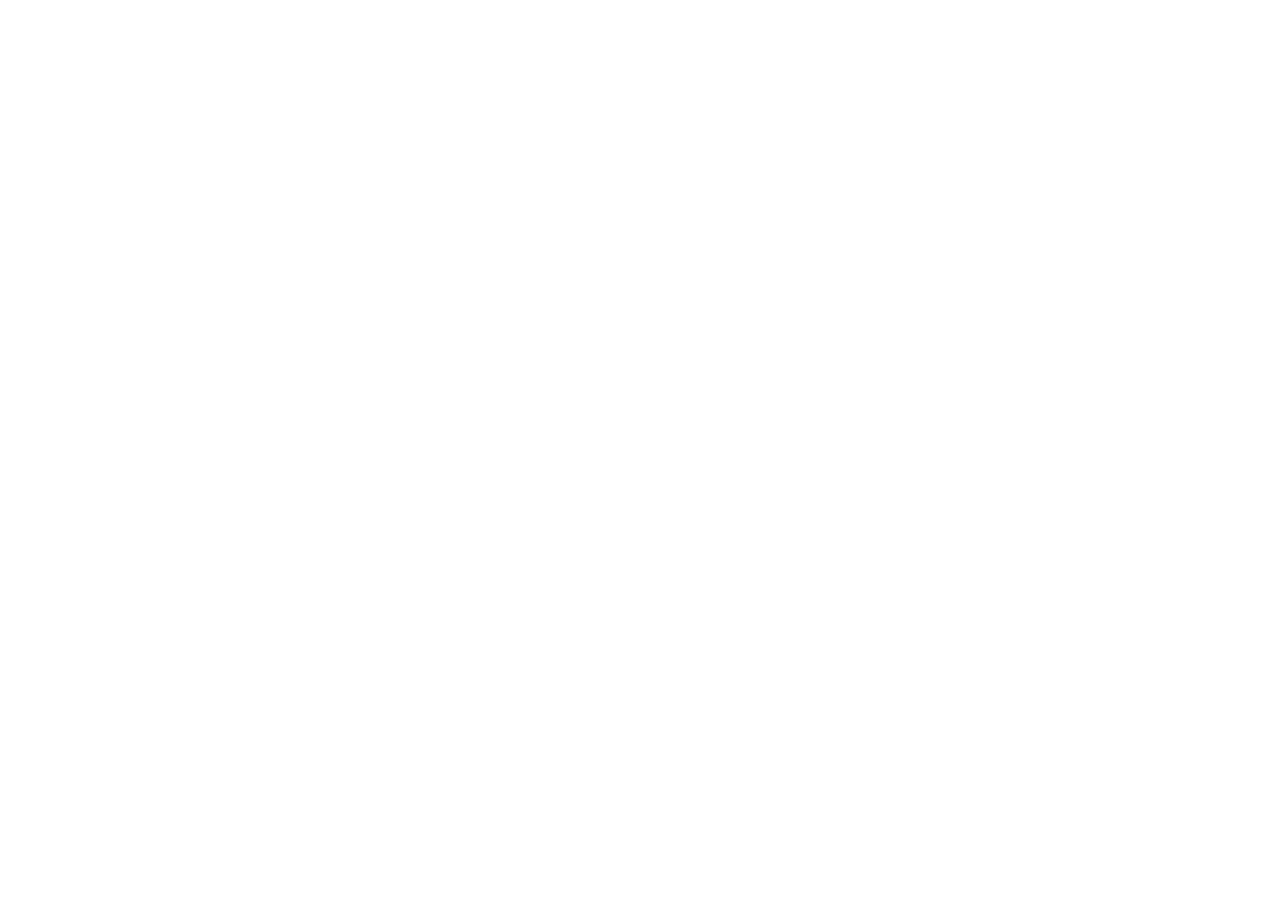
==== index.html @ be8f4bb3 "First step" ====
<!DOCTYPE HTML>
<html class="no-js" lang="en-US">
    <head>
        <meta charset="utf-8">
        <meta http-equiv="x-ua-compatible" content="ie=edge">
        <title>Title</title>
        <meta name="description" content="">
        <meta name="viewport" content="width=device-width, initial-scale=1">
		<link rel="shortcut icon" type="image/x-icon" href="assets/images/favicon.ico" />

		<!-- Stylesheet -->
		<!-- Animate css -->
		<link rel="stylesheet" type="text/css" href="assets/css/animate.css" media="all" />
		<!-- Owl Carousel css -->
		<link rel="stylesheet" type="text/css" href="assets/css/owl.theme.default.min.css" media="all" />
		<link rel="stylesheet" type="text/css" href="assets/css/owl.carousel.min.css" media="all" />
		<!-- Fontawesome CSS -->
        <link rel="stylesheet" href="assets/css/font-awesome.min.css">
		<!-- Bootstrap CSS -->
        <link rel="stylesheet" href="assets/css/bootstrap.min.css">
		<!-- normalize -->
        <link rel="stylesheet" href="assets/css/normalize.css">
		<!-- Main Stylesheet -->
        <link rel="stylesheet" href="assets/css/style.css">
        <!-- responsive -->
        <link rel="stylesheet" href="assets/css/responsive.css">
    </head>
    <body>
        <!--[if lte IE 9]>
            <p class="browserupgrade">You are using an <strong>outdated</strong> browser. Please <a href="https://browsehappy.com/">upgrade your browser</a> to improve your experience and security.</p>
        <![endif]-->
		
		
		


		
		
		
		<!-- Js Files -->
		<!-- modernizr -->
        <script src="assets/js/vendor/modernizr-3.5.0.min.js"></script>
		<!-- jQuery -->
        <script src="assets/js/vendor/jquery-3.2.1.min.js"></script>
		<!-- Bootstrap Popper -->
        <script src="assets/js/popper.js"></script>
		<!-- Bootstrap -->
        <script src="assets/js/bootstrap.min.js"></script>
		<!-- Owl Carousel JS -->
        <script src="assets/js/owl.carousel.min.js"></script>
		<!-- Custom Scripts -->
        <script src="assets/js/main.js"></script>

    </body>
</html>
---- assets/css/style.css ----
/*===============================================
Default css
===============================================*/
body{
	margin:0;
	padding:0;
}

h1,h2,h3,h4,h5,h6,p{
	margin:0;
	padding:0;
}
ul{
	margin: 0;
	padding:0;
	list-style: none;
}
a{
	margin:0;
	text-decoration: none;
}
a:hover{
	text-decoration:none;
}
.pt-10{
	margin-top:10px;
}
.pt-20{
	margin-top:20px;
}
.pt-30{
	margin-top:30px;
}
.pt-40{
	margin-top:40px;
}
.pt-50{
	margin-top:50px;
}
.pt-60{
	margin-top:60px;
}
.pt-70{
	margin-top:70px;
}
.pt-80{
	margin-top:80px;
}
.pt-90{
	margin-top:90px;
}
.pt-100{
	margin-top:100px;
}
.pb-10{
	margin-bottom: 10px;
}
.pb-20{
	margin-bottom: 20px;
}

.pb-30{
	margin-bottom: 30px;
}

.pb-40{
	margin-bottom: 40px;
}
.pb-50{
	margin-bottom: 50px;
}
.pb-60{
	margin-bottom: 60px;
}
.pb-70{
	margin-bottom: 70px;
}
.pb-80{
	margin-bottom: 80px;
}
.pb-90{
	margin-bottom: 90px;
}
.pb-100{
	margin-bottom: 100px;
}

.section_padding{
	padding: 100px 0;
}
.section_heading{
	text-align: center;
}
.section_heading h2{
	position: relative;
}
.section_heading h2:after{
	position: absolute;
	content: "";
}
.section_heading h2:before{
	position: absolute;
	content: "";
}
.section_heading p{
}


/*=================================================================
				Start Main css
=================================================================*/
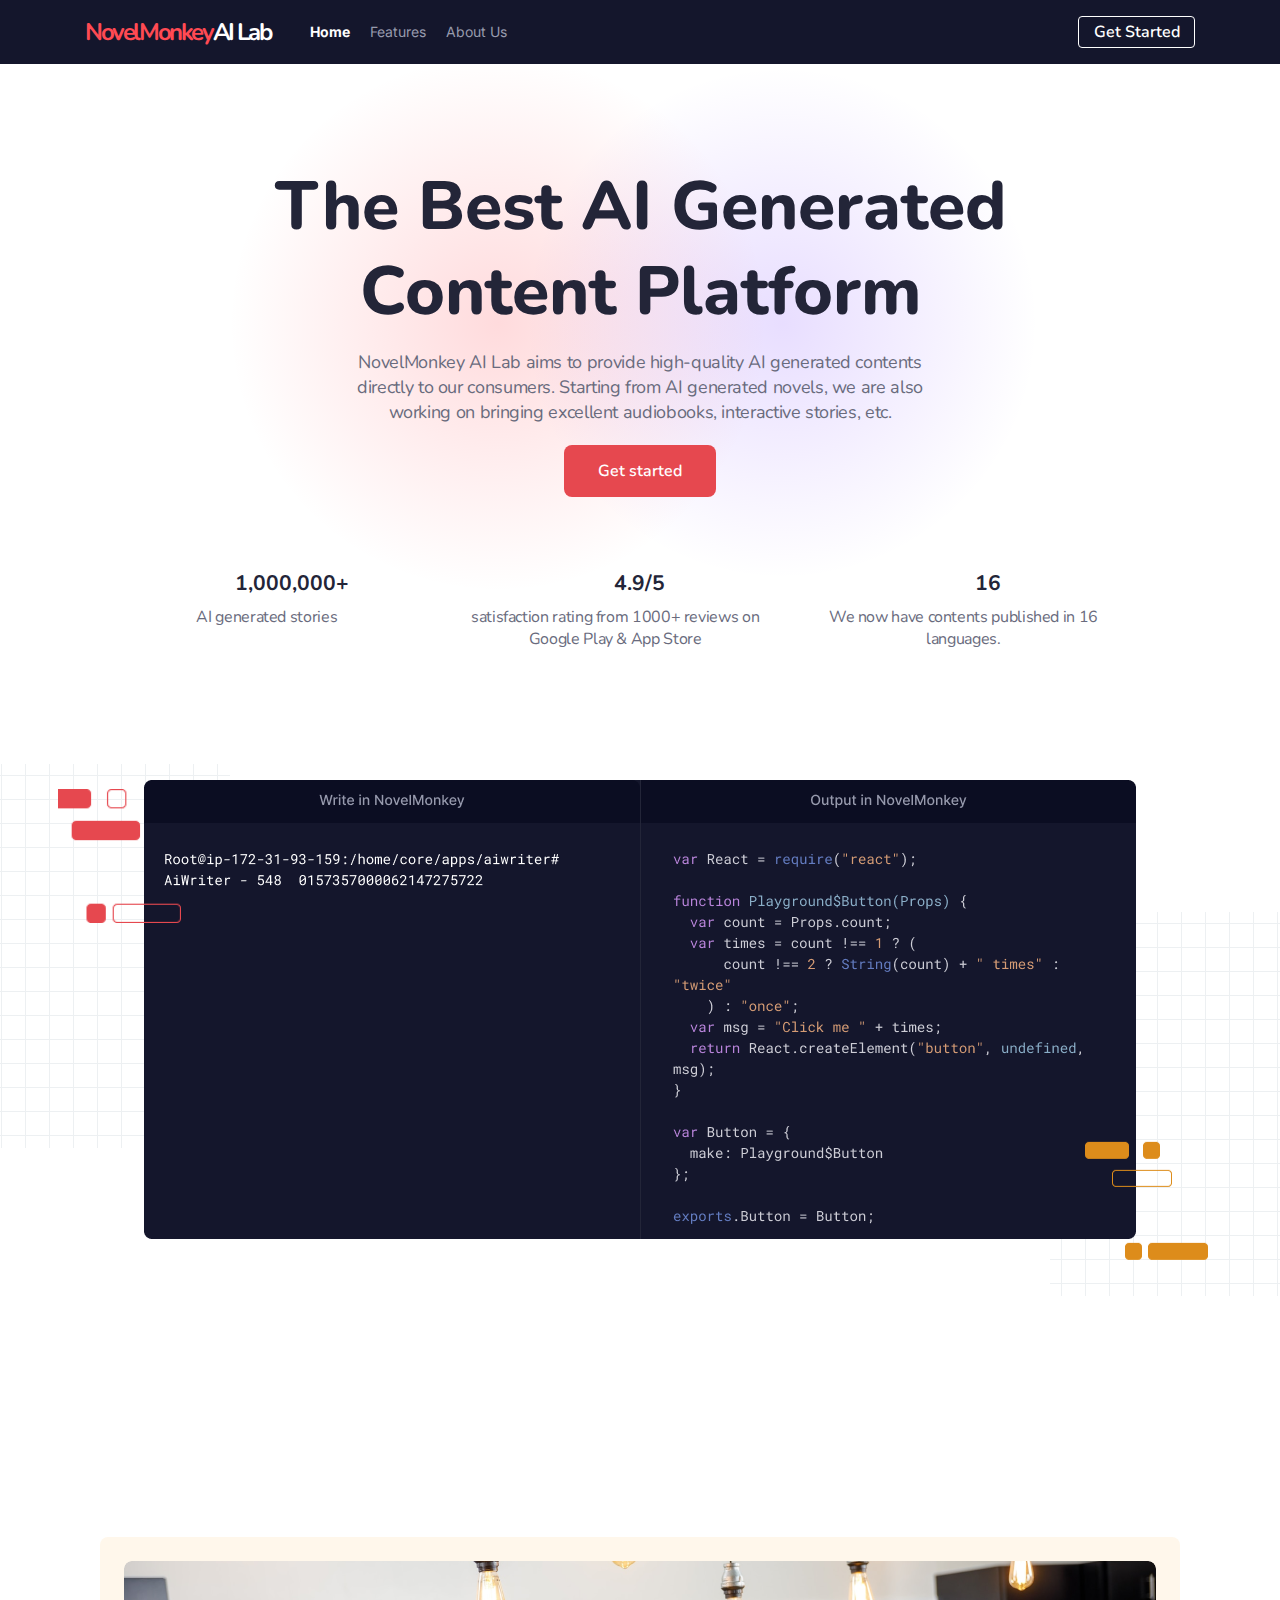
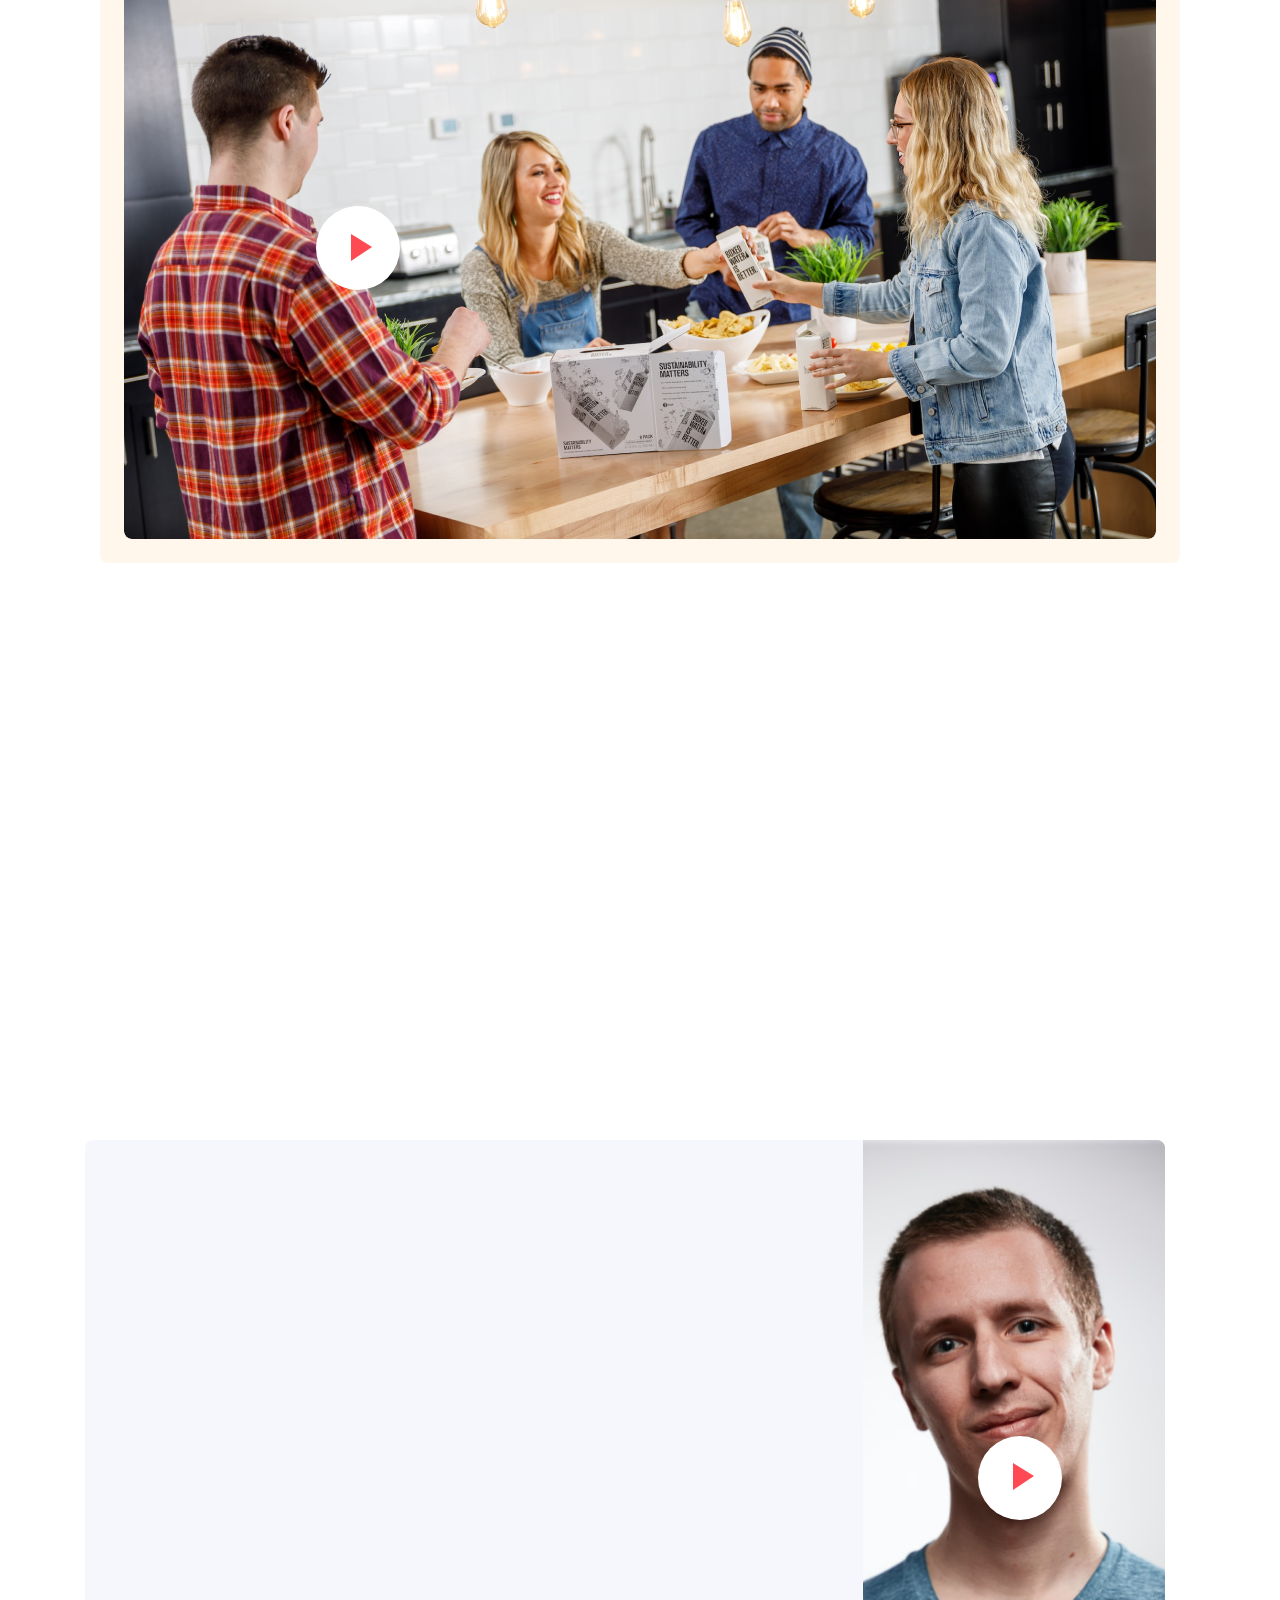
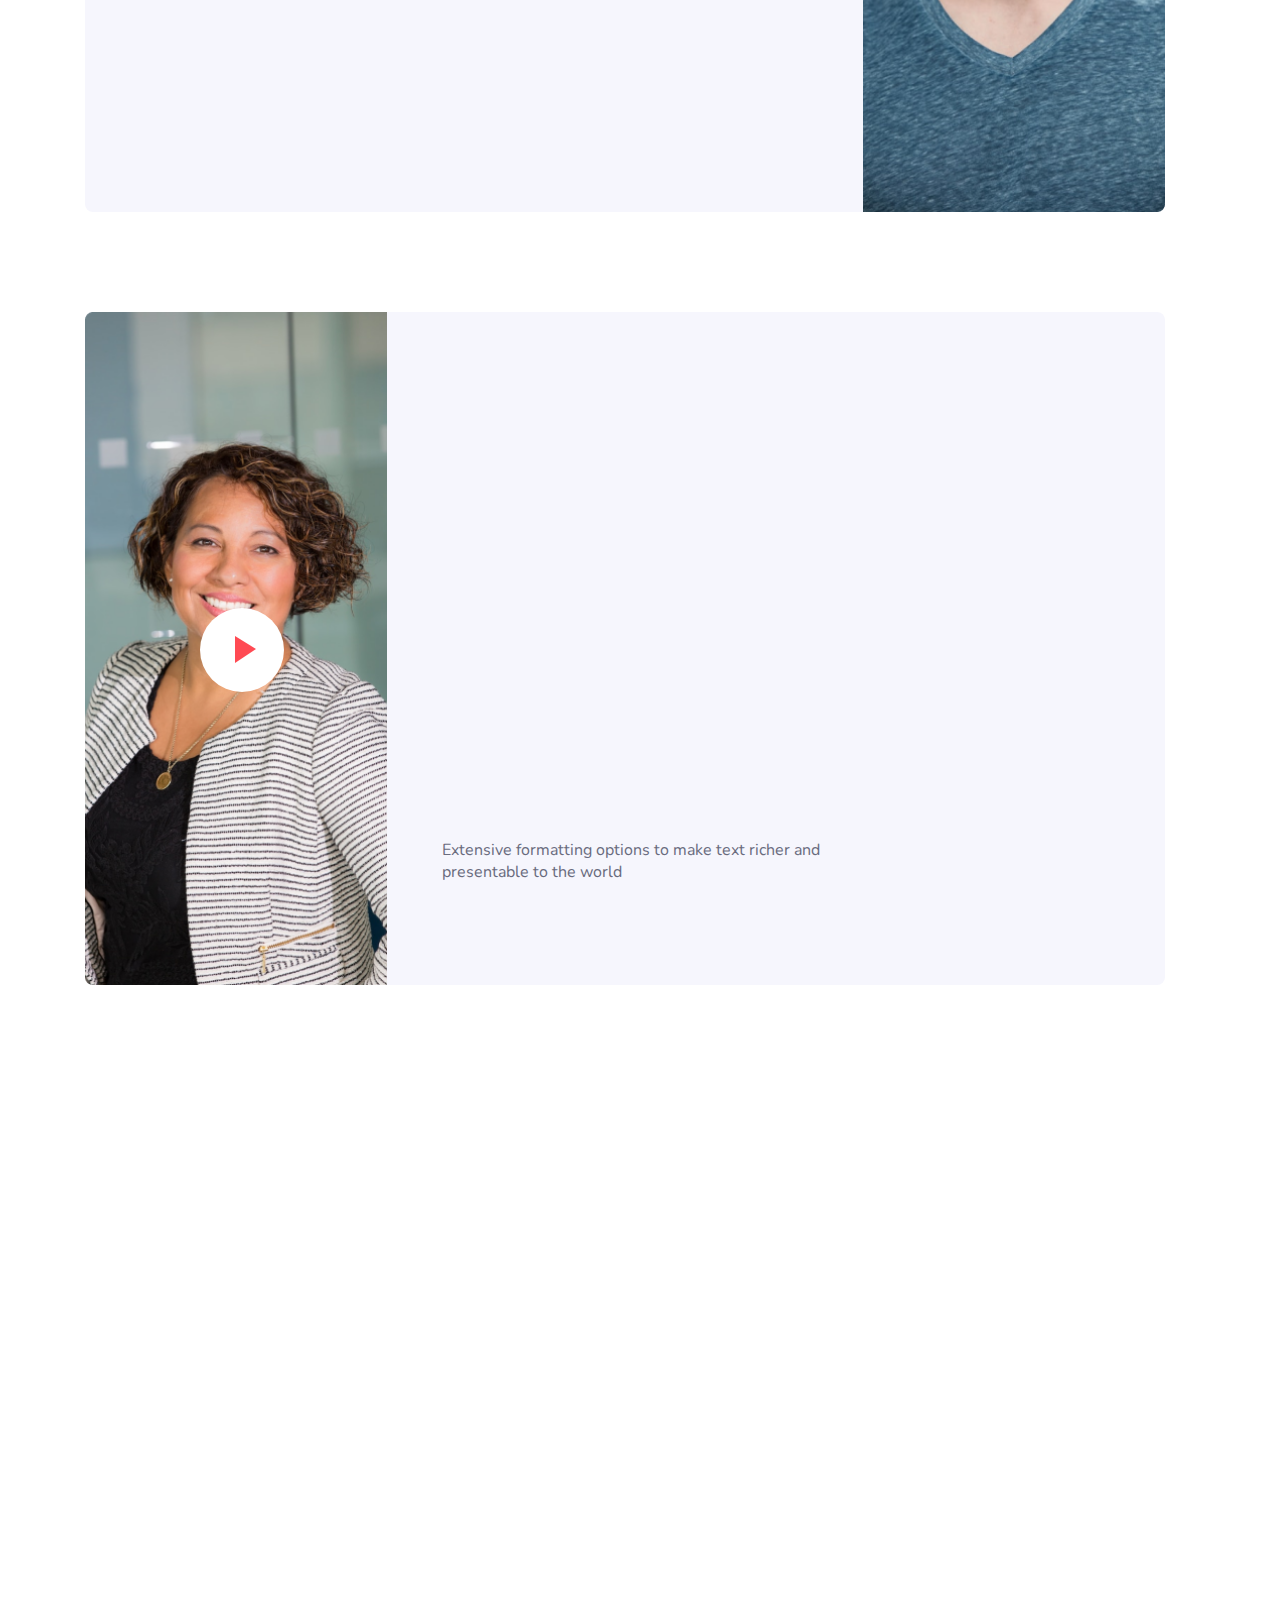
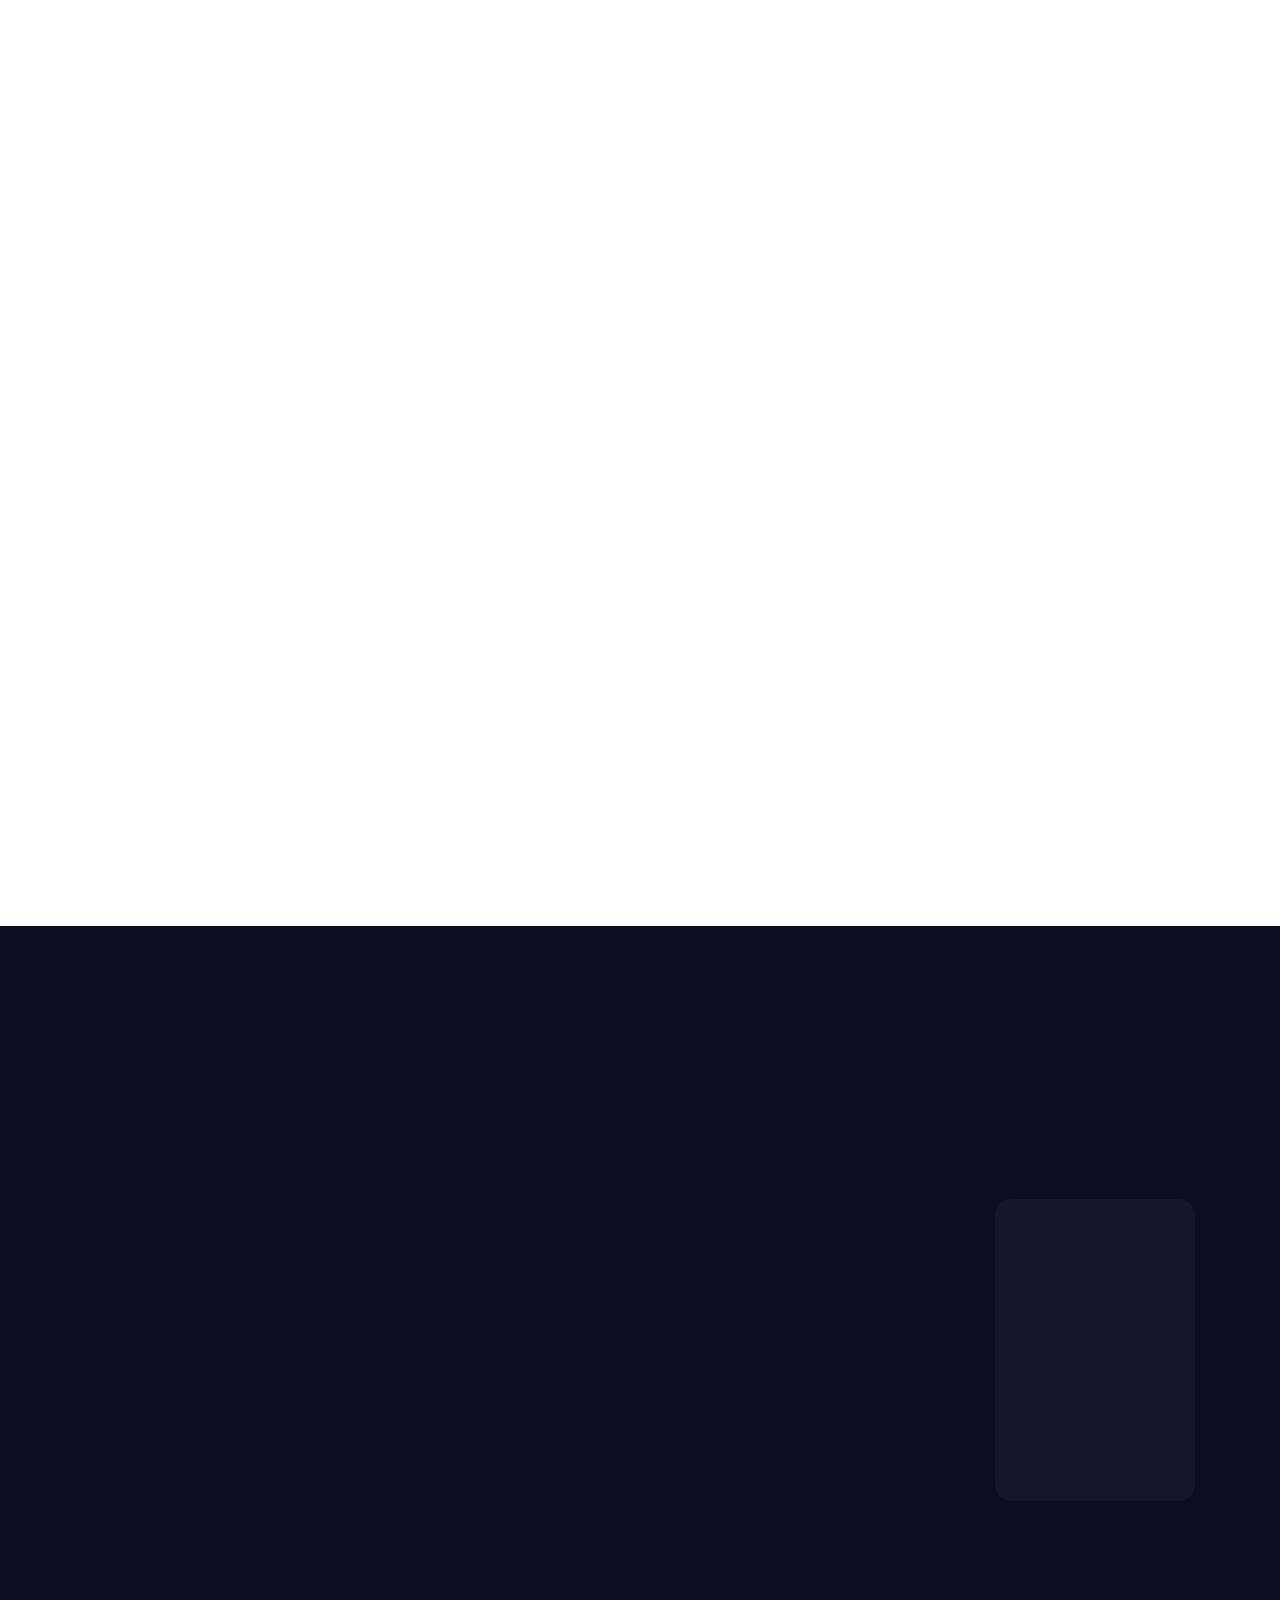
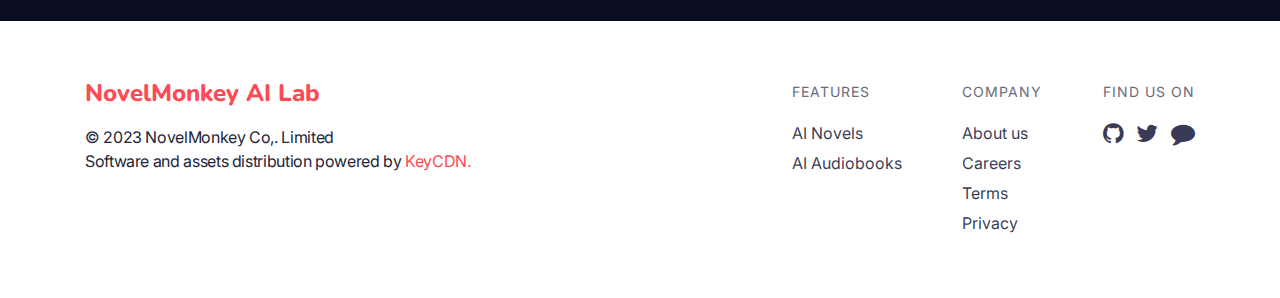
==== commit 5fec0bb6: "Finsih responsive" ====
--- a/index.html
+++ b/index.html
@@ -1,55 +1,634 @@
 <!DOCTYPE HTML>
 <html class="no-js" lang="en-US">
-    <head>
-        <meta charset="utf-8">
-        <meta http-equiv="x-ua-compatible" content="ie=edge">
-        <title>Title</title>
-        <meta name="description" content="">
-        <meta name="viewport" content="width=device-width, initial-scale=1">
-		<link rel="shortcut icon" type="image/x-icon" href="assets/images/favicon.ico" />
-
-		<!-- Stylesheet -->
-		<!-- Animate css -->
-		<link rel="stylesheet" type="text/css" href="assets/css/animate.css" media="all" />
-		<!-- Owl Carousel css -->
-		<link rel="stylesheet" type="text/css" href="assets/css/owl.theme.default.min.css" media="all" />
-		<link rel="stylesheet" type="text/css" href="assets/css/owl.carousel.min.css" media="all" />
-		<!-- Fontawesome CSS -->
-        <link rel="stylesheet" href="assets/css/font-awesome.min.css">
-		<!-- Bootstrap CSS -->
-        <link rel="stylesheet" href="assets/css/bootstrap.min.css">
-		<!-- normalize -->
-        <link rel="stylesheet" href="assets/css/normalize.css">
-		<!-- Main Stylesheet -->
-        <link rel="stylesheet" href="assets/css/style.css">
-        <!-- responsive -->
-        <link rel="stylesheet" href="assets/css/responsive.css">
-    </head>
-    <body>
-        <!--[if lte IE 9]>
-            <p class="browserupgrade">You are using an <strong>outdated</strong> browser. Please <a href="https://browsehappy.com/">upgrade your browser</a> to improve your experience and security.</p>
-        <![endif]-->
-		
-		
-		
-
-
-		
-		
-		
-		<!-- Js Files -->
-		<!-- modernizr -->
-        <script src="assets/js/vendor/modernizr-3.5.0.min.js"></script>
-		<!-- jQuery -->
-        <script src="assets/js/vendor/jquery-3.2.1.min.js"></script>
-		<!-- Bootstrap Popper -->
-        <script src="assets/js/popper.js"></script>
-		<!-- Bootstrap -->
-        <script src="assets/js/bootstrap.min.js"></script>
-		<!-- Owl Carousel JS -->
-        <script src="assets/js/owl.carousel.min.js"></script>
-		<!-- Custom Scripts -->
-        <script src="assets/js/main.js"></script>
-
-    </body>
-</html>
+
+<head>
+    <meta charset="utf-8">
+    <meta http-equiv="x-ua-compatible" content="ie=edge">
+    <title>Novelmoneky ai lab- Home</title>
+    <meta name="description" content="">
+    <meta name="viewport" content="width=device-width, initial-scale=1">
+    <link rel="shortcut icon" type="image/x-icon" href="assets/images/favicon.ico" />
+
+    <!-- Stylesheet -->
+    <!-- Animate css -->
+    <link rel="stylesheet" type="text/css" href="assets/css/animate.css" media="all" />
+    <!-- Owl Carousel css -->
+    <link rel="stylesheet" type="text/css" href="assets/css/owl.theme.default.min.css" media="all" />
+    <link rel="stylesheet" type="text/css" href="assets/css/owl.carousel.min.css" media="all" />
+    <!-- Google fonts  -->
+    <link href="https://fonts.googleapis.com/css2?family=Nunito:wght@300;400;500;600;700;800;900&display=swap"
+        rel="stylesheet">
+    <link href="https://fonts.googleapis.com/css2?family=Inter:wght@300;400;500;600;700;900&display=swap"
+        rel="stylesheet">
+    <!-- Fontawesome CSS -->
+    <link rel="stylesheet" href="assets/css/font-awesome.min.css">
+    <!-- Bootstrap CSS -->
+    <link rel="stylesheet" href="assets/css/bootstrap.min.css">
+    <!-- normalize -->
+    <link rel="stylesheet" href="assets/css/normalize.css">
+     <!-- Aos css  -->
+     <link rel="stylesheet" href="assets/css/aos.css">
+    <!-- Main Stylesheet -->
+    <link rel="stylesheet" href="assets/css/style.css">
+    <!-- responsive -->
+    <link rel="stylesheet" href="assets/css/responsive.css">
+</head>
+
+<body>
+
+    <!-- Novel Monkey FUll page design start  -->
+    <header class="header-area sticky-top">
+        <div class="container">
+            <div class="row">
+                <div class="col-xl-12">
+                    <div class="header_content">
+                        <div class="header_left">
+                            <div class="header_logo">
+                                <a href="#">NovelMonkey<span>AI Lab</span></a>
+                            </div>
+                            <div class="header_menu">
+                                <ul>
+                                    <li><a class="active" href="#">Home</a></li>
+                                    <li><a href="#">Features</a></li>
+                                    <li><a href="#">About Us</a></li>
+                                    <li><a href="#">Get Started</a></li>
+                                </ul>
+                            </div>
+                        </div>
+                        <div class="header_right">
+                            <a href="#">Get Started</a>
+                            <div class="mobile_btn">
+                                <span></span>
+                                <span></span>
+                                <span></span>
+                            </div>
+                        </div>
+                    </div>
+                </div>
+            </div>
+        </div>
+    </header>
+
+    <section class="hero_section_design section_padding">
+        <div class="container">
+            <div class="row">
+                <div class="col-xl-12">
+                    <div class="hero_content" data-aos="fade-up">
+                        <h1>The Best AI Generated Content Platform</h1>
+                        <p>NovelMonkey AI Lab aims to provide high-quality AI generated contents directly to our
+                            consumers. Starting from AI generated novels, we are also working on bringing excellent
+                            audiobooks, interactive stories, etc.</p>
+                        <a href="#">Get started</a>
+
+                        <!-- hero_position  -->
+                        <div class="hero_postion hero_position_1"></div>
+                        <div class="hero_postion hero_position_2"></div>
+                    </div>
+                    <div class="details_counting">
+                        <div class="single_details li_p" data-aos="fade-up">
+                            <h4>1,000,000+</h4>
+                            <p>AI generated stories</p>
+                        </div>
+                        <div class="single_details li_p" data-aos="fade-up">
+                            <h4>4.9/5</h4>
+                            <p>satisfaction rating from 1000+ reviews on Google Play & App Store</p>
+                        </div>
+                        <div class="single_details li_p" data-aos="fade-up">
+                            <h4>16</h4>
+                            <p>We now have contents published in 16 languages.</p>
+                        </div>
+                    </div>
+
+                    <!-- code_editor area  -->
+                    <div class="code_editor_area">
+                        <img src="assets/images/div.relative.png" alt="Image" data-aos="fade-up">
+                        <div class="position_image illu illu_left">
+                            <img src="assets/images/illu_left.png.png" alt="">
+                        </div>
+                        <div class="position_image illu illu_right">
+                            <img src="assets/images/illu_right.png.png" alt="">
+                        </div>
+                        <div class="position_image grid grid_left">
+                            <img src="assets/images/grid.svg.png" alt="">
+                        </div>
+                        <div class="position_image grid grid_right">
+                            <img src="assets/images/grid.svg.png" alt="">
+                        </div>
+                    </div>
+                </div>
+            </div>
+        </div>
+    </section>
+
+    <section class="who_are_we_area section_padding">
+        <div class="container">
+            <div class="row">
+                <div class="col-xl-12">
+                    <div class="section_title" data-aos="fade-up">
+                        <h2>Who are we?</h2>
+                    </div>
+                    <div class="who_are_you_con">
+                        <img src="assets/images/img1.png" alt="Image">
+                        <button type="button" class="btn-play btn-play1" data-toggle="modal"
+                            data-src="https://www.youtube.com/embed/h7M7f-afhvY" data-target="#videoModal">
+                            <span></span>
+                        </button>
+
+                        <!-- Video Modal Start -->
+                        <div class="modal modal-video fade" id="videoModal" tabindex="-1"
+                            aria-labelledby="exampleModalLabel" aria-hidden="true">
+                            <div class="modal-dialog">
+                                <div class="modal-content rounded-0">
+                                    <div class="modal-header">
+                                        <button type="button" class="btn-close" data-dismiss="modal"
+                                            aria-label="Close">&times;</button>
+                                    </div>
+                                    <div class="modal-body">
+                                        <div class="embed-responsive embed-responsive-16by9">
+                                            <iframe class="embed-responsive-item" src="" id="video"
+                                                allow="autoplay; encrypted-media" allowfullscreen></iframe>
+                                        </div>
+                                    </div>
+                                </div>
+                            </div>
+                        </div>
+                        <!-- Video Modal End -->
+
+
+                        <!-- about us  -->
+                        <div class="about_us_con" data-aos="fade-up">
+                            <h5>About Us</h5>
+                            <h2>The Best AI Generated Content Platform</h2>
+                            <p>Our experience in both AI technology and content creating allows us to bring best AIGC
+                                directly to our consumers.</p>
+
+                            <div class="about_group">
+                                <div class="ab_single li_p">
+                                    <div class="ab_logo">
+                                        <img src="assets/images/l1.png" alt="">
+                                    </div>
+                                    <p>AI Novels: Fictio</p>
+                                    <p><span>Text-to-text</span></p>
+                                </div>
+                                <div class="ab_single li_p">
+                                    <div class="ab_logo">
+                                        <img src="assets/images/l2.png" alt="">
+                                    </div>
+                                    <p>AI Audiobooks: Anytime Player</p>
+                                    <p><span>Text-to-audio</span></p>
+                                </div>
+                                <div class="ab_single li_p">
+                                    <div class="ab_logo">
+                                        <img src="assets/images/l3.png" alt="">
+                                    </div>
+                                    <p>AI Interactive Stories: </p>
+                                    <p><span>Text-to-video</span></p>
+                                </div>
+                            </div>
+
+                            <a href="#">More About Us</a>
+                        </div>
+                    </div>
+                </div>
+            </div>
+        </div>
+    </section>
+
+    <section class="why_do_that_area section_padding_bottom">
+        <div class="container">
+            <div class="row">
+                <div class="col-xl-12">
+                    <div class="section_title" data-aos="fade-up">
+                        <h2>What we do & Why we do that</h2>
+                    </div>
+                </div>
+            </div>
+            <div class="row what_items">
+                <div class="col-md-4">
+                    <div class="single_w_item li_p" data-aos="fade-up">
+                        <div class="icon">
+                            <img src="assets/images/icon1.png" alt="">
+                        </div>
+                        <h3>World Class Security</h3>
+                        <p>Privacy, Security, and Reliability are at the core of Jasper, which means your data is safe,
+                            secure, and never used to train 3rd party AI Models.</p>
+                    </div>
+                </div>
+                <div class="col-md-4">
+                    <div class="single_w_item li_p" data-aos="fade-up">
+                        <div class="icon">
+                            <img src="assets/images/icon2.png" alt="">
+                        </div>
+                        <h3>Easy to manage teams with powerful admin features</h3>
+                        <p>Invite team members from all around the world, manage content permissions, and track
+                            production status in real-time.</p>
+                    </div>
+                </div>
+                <div class="col-md-4">
+                    <div class="single_w_item li_p" data-aos="fade-up">
+                        <div class="icon">
+                            <img src="assets/images/icon3.png" alt="">
+                        </div>
+                        <h3>Tailored Billing & Usage</h3>
+                        <p>We’ll customize a plan to meet your unique needs, plus unlock all your word credits up front.
+                        </p>
+                    </div>
+                </div>
+            </div>
+            <div class="row fluent_content">
+                <div class="col-xl-12">
+                    <div class="fluent_div">
+                        <div class="fl_left">
+                            <h2 data-aos="fade-up">Generate <span>killer</span> content, effortlessly</h2>
+                            <p data-aos="fade-up">Never face writer's block again — from blogs to emails to ad copies, auto-generate
+                                catchy, original, and high-converting copies in popular tones & languages in just a few
+                                seconds. Just pick a use case, enter some context, and boom...your copy is ready!</p>
+
+                            <div class="botom_f_con">
+                                <ul class="li_p">
+                                    <li data-aos="fade-up">Powered by state-of-the-art <span>language AI</span> to generate unique,
+                                        original content for almost any vertical</li>
+                                    <li data-aos="fade-up"><span>40+ use cases</span> and templates to choose from to cover all your
+                                        writing needs</li>
+                                    <li data-aos="fade-up">Choose from <span>30+ languages</span> to write in your own or other languages
+                                        for your clients</li>
+                                    <li data-aos="fade-up">Write anything with the right emotion through <span>20+ tones</span> of voice
+                                    </li>
+                                    <li data-aos="fade-up">Uses scientific <span>copywriting formulas</span> — such as AIDA & PAS — to
+                                        provide best quality output that requires minimal to no editing</li>
+                                </ul>
+
+                                <div class="img_div" data-aos="fade-up">
+                                    <img src="assets/images/ai1.png" alt="">
+                                </div>
+                            </div>
+                        </div>
+
+                        <div class="fl_right">
+                            <img src="assets/images/man1.png" alt="">
+                            <button type="button" class="btn-play btn-play2" data-toggle="modal"
+                                data-src="https://www.youtube.com/embed/668nUCeBHyY" data-target="#videoModal">
+                                <span></span>
+                            </button>
+                        </div>
+                    </div>
+
+                    <div class="fluent_div">
+                        <div class="fl_left">
+                            <h2 data-aos="fade-up">Craft your <span>masterpiece</span> to perfection</h2>
+                            <p data-aos="fade-up">Use powerful, rich-text editor to go from raw ideas to a polished piece in no time —
+                                takes just about 15 mins to write a 1,000 word piece! Reword, shorten and do much more
+                                to improve the content quality before hitting that submit button.</p>
+
+                            <div class="botom_f_con">
+                                <ul class="li_p">
+                                    <li data-aos="fade-up">Produce reader-friendly copy the way you need it — <span>expand</span> with more
+                                        details, give it that raw edge, or just clean up the <span>grammar</span></li>
+                                    <li data-aos="fade-up">Have a problem with that clunky, boring sentence? Hit <span>'reword'</span> or
+                                        <span>'shorten'</span> and watch it magically turn into something elegant and
+                                        succinct</li>
+                                    <li data-aos="fade-up">Never worry about content uniqueness! Check for parts of your text that are
+                                        similar to any existing content using in-built <span>plagiarism</span> checker
+                                    </li>
+                                    <li>Extensive <span>formatting options</span> to make text richer and presentable to
+                                        the world</li>
+                                </ul data-aos="fade-up">
+
+                                <div class="img_div" data-aos="fade-up">
+                                    <img src="assets/images/ai2.png" alt="">
+                                </div>
+                            </div>
+                        </div>
+
+                        <div class="fl_right">
+                            <img src="assets/images/man2.png" alt="">
+                            <button type="button" class="btn-play btn-play2" data-toggle="modal"
+                                data-src="https://www.youtube.com/embed/668nUCeBHyY" data-target="#videoModal">
+                                <span></span>
+                            </button>
+                        </div>
+                    </div>
+                </div>
+            </div>
+        </div>
+    </section>
+
+    <section class="love_reader_section section_padding_bottom">
+        <div class="container">
+            <div class="col-xl-12">
+                <div class="section_title">
+                    <h2 data-aos="fade-up">Loved by our readers</h2>
+                    <h5 data-aos="fade-up">Reviews from our AI Novel App</h5>
+                </div>
+            </div>
+
+            <div class="col-xl-12">
+                <div class="all_read_lover">
+                    <!-- single  -->
+                    <div class="single_read_lover" data-aos="fade-up">
+                        <div class="lover_top">
+                            <div class="lover_img">
+                                <img src="assets/images/1.png" alt="">
+                            </div>
+                            <div class="lover_name">
+                                <h6>DIANDA Ramata</h6>
+                            </div>
+                        </div>
+                        <div class="lover_comment">
+                            <h5>Sûrement de belles histoires.</h5>
+                            <p>J'adore 💓💓💓💓💓💓💓💓💓💓💓. J'aime beaucoup les lectures même si certaines ne sont
+                                pas fini.</p>
+                        </div>
+                    </div>
+                    <!-- single  -->
+                    <div class="single_read_lover" data-aos="fade-up">
+                        <div class="lover_top">
+                            <div class="lover_img">
+                                <img src="assets/images/2.png" alt="">
+                            </div>
+                            <div class="lover_name">
+                                <h6>Marzena Kóska</h6>
+                            </div>
+                        </div>
+                        <div class="lover_comment">
+                            <h5>Super.Polecam</h5>
+                            <p>Super się czyta wciąga niesamowicie nie można się oderwać. Aplikacje mi się podoba.Maja
+                                bardzo duży wybór książek tak że każdy znajdzie coś dla siebie.Polecam😘</p>
+                        </div>
+                    </div>
+                    <!-- single  -->
+                    <div class="single_read_lover" data-aos="fade-up">
+                        <div class="lover_top">
+                            <div class="lover_img">
+                                <img src="assets/images/3.png" alt="">
+                            </div>
+                            <div class="lover_name">
+                                <h6>Domenica Carlino</h6>
+                            </div>
+                        </div>
+                        <div class="lover_comment">
+                            <h5>App molto bella</h5>
+                            <p>Bellissimo tantissime storie avvincenti molto soddisfatta grazie!</p>
+                        </div>
+                    </div>
+                    <!-- single  -->
+                    <div class="single_read_lover" data-aos="fade-up">
+                        <div class="lover_top">
+                            <div class="lover_img">
+                                <img src="assets/images/4.png" alt="">
+                            </div>
+                            <div class="lover_name">
+                                <h6>Arcangela Moschetta</h6>
+                            </div>
+                        </div>
+                        <div class="lover_comment">
+                            <h5>App di lettura interessante</h5>
+                            <p>L'ho scaricata da poco e mi trovo bene. App di lettura interessante, unica cosa da
+                                migliorare è la concessione di maggiori gemme per ogni missione di lettura giornaliera.
+                            </p>
+                        </div>
+                    </div>
+                    <!-- single  -->
+                    <div class="single_read_lover" data-aos="fade-up">
+                        <div class="lover_top">
+                            <div class="lover_img">
+                                <img src="assets/images/5.png" alt="">
+                            </div>
+                            <div class="lover_name">
+                                <h6>Kaszti007 Cobra90</h6>
+                            </div>
+                        </div>
+                        <div class="lover_comment">
+                            <h5>Sehr spannend, cool</h5>
+                            <p>Dość ciekawa aplikacja , można również pomagać i mieć swój udział w tłumaczeniu tekstu ,
+                                gdy widzimy jakiś błąd możemy edytować tekst i go samodzielnie poprawić, dostając w
+                                zamian monety.🙂</p>
+                        </div>
+                    </div>
+                    <!-- single  -->
+                    <div class="single_read_lover" data-aos="fade-up">
+                        <div class="lover_top">
+                            <div class="lover_img">
+                                <img src="assets/images/6.png" alt="">
+                            </div>
+                            <div class="lover_name">
+                                <h6>Matej Vanny</h6>
+                            </div>
+                        </div>
+                        <div class="lover_comment">
+                            <h5>Tolle App mit spannenden Geschichten</h5>
+                            <p>Ansich eine klasse App mit tollen Geschichten, Man lernt nette Leute kennen Liest
+                                entspannt Bücher.</p>
+                        </div>
+                    </div>
+                </div>
+            </div>
+        </div>
+    </section>
+
+    <section class="our_team section_padding_bottom">
+        <div class="container">
+            <div class="row">
+
+                <div class="col-xl-12">
+                    <div class="section_title" data-aos="fade-up">
+                        <h2>Meet Our Team</h2>
+                    </div>
+                </div>
+                <div class="col-lg-3 col-md-6">
+                    <div class="team-item" data-aos="fade-up">
+                        <img class="img-fluid mb-4" src="assets/images/team-1.png" alt="">
+                        <h5>Charles Tai</h5>
+                        <span class="text-primary">Founder & CEO</span>
+                        <ul class="team-social">
+                            <li><a class="btn btn-square" href=""><i class="fa fa-facebook-f"></i></a></li>
+                            <li><a class="btn btn-square" href=""><i class="fa fa-twitter"></i></a></li>
+                            <li><a class="btn btn-square" href=""><i class="fa fa-instagram"></i></a></li>
+                            <li><a class="btn btn-square" href=""><i class="fa fa-linkedin"></i></a></li>
+                        </ul>
+                    </div>
+                </div>
+                <div class="col-lg-3 col-md-6">
+                    <div class="team-item" data-aos="fade-up">
+                        <img class="img-fluid mb-4" src="assets/images/team-2.png" alt="">
+                        <h5>Adam Crew</h5>
+                        <span class="text-primary">Co Founder</span>
+                        <ul class="team-social">
+                            <li><a class="btn btn-square" href=""><i class="fa fa-facebook-f"></i></a></li>
+                            <li><a class="btn btn-square" href=""><i class="fa fa-twitter"></i></a></li>
+                            <li><a class="btn btn-square" href=""><i class="fa fa-instagram"></i></a></li>
+                            <li><a class="btn btn-square" href=""><i class="fa fa-linkedin"></i></a></li>
+                        </ul>
+                    </div>
+                </div>
+                <div class="col-lg-3 col-md-6">
+                    <div class="team-item" data-aos="fade-up">
+                        <img class="img-fluid mb-4" src="assets/images/team-3.png" alt="">
+                        <h5>Boris Johnson</h5>
+                        <span class="text-primary">Executive Manager</span>
+                        <ul class="team-social">
+                            <li><a class="btn btn-square" href=""><i class="fa fa-facebook-f"></i></a></li>
+                            <li><a class="btn btn-square" href=""><i class="fa fa-twitter"></i></a></li>
+                            <li><a class="btn btn-square" href=""><i class="fa fa-instagram"></i></a></li>
+                            <li><a class="btn btn-square" href=""><i class="fa fa-linkedin"></i></a></li>
+                        </ul>
+                    </div>
+                </div>
+                <div class="col-lg-3 col-md-6">
+                    <div class="team-item" data-aos="fade-up">
+                        <img class="img-fluid mb-4" src="assets/images/team-4.png" alt="">
+                        <h5>Robert Jordan</h5>
+                        <span class="text-primary">Digital Marketer</span>
+                        <ul class="team-social">
+                            <li><a class="btn btn-square" href=""><i class="fa fa-facebook-f"></i></a></li>
+                            <li><a class="btn btn-square" href=""><i class="fa fa-twitter"></i></a></li>
+                            <li><a class="btn btn-square" href=""><i class="fa fa-instagram"></i></a></li>
+                            <li><a class="btn btn-square" href=""><i class="fa fa-linkedin"></i></a></li>
+                        </ul>
+                    </div>
+                </div>
+            </div>
+        </div>
+    </section>
+
+    <section class="help_section">
+        <div class="container">
+            <div class="row">
+                <div class="col-xl-12">
+                    <div class="help_title">
+                        <h2 data-aos="fade-up">Help revolutionize the way people write
+                            Join us on our journey!</h2>
+                            <div class="current_open" data-aos="fade-up">
+                                <h6>Current Openings</h6>
+                            </div>
+                        
+                    </div>
+                </div>
+
+                <div class="col-xl-12">
+                    <div class="current_all_items">
+                        <div class="current_single" data-aos="fade-up">
+                            <div class="c_img">
+                                <img src="assets/images/h.png" alt="">
+                            </div>
+                            <h3>Machine Learning Engineer (NLP)</h3>
+                            <p>We are looking for a talented and passionate Machine Learning Engineer to join our
+                                founding team and shape the future of our product. You will be responsibl...</p>
+                            <div class="more">
+                                <span>Remote/ Full time</span>
+                                <a href="#">&#8594 </a>
+                            </div>
+                        </div>
+                        <div class="current_single" data-aos="fade-up">
+                            <div class="c_img">
+                                <img src="assets/images/h.png" alt="">
+                            </div>
+                            <h3>Machine Learning Engineer (NLP)</h3>
+                            <p>We are looking for a talented and passionate Machine Learning Engineer to join our
+                                founding team and shape the future of our product. You will be responsibl...</p>
+                            <div class="more">
+                                <span>Remote/ Full time</span>
+                                <a href="#">&#8594 </a>
+                            </div>
+                        </div>
+                        <div class="current_single" data-aos="fade-up">
+                            <div class="c_img">
+                                <img src="assets/images/h.png" alt="">
+                            </div>
+                            <h3>Machine Learning Engineer (NLP)</h3>
+                            <p>We are looking for a talented and passionate Machine Learning Engineer to join our
+                                founding team and shape the future of our product. You will be responsibl...</p>
+                            <div class="more">
+                                <span>Remote/ Full time</span>
+                                <a href="#">&#8594 </a>
+                            </div>
+                        </div>
+                        <div class="current_single">
+                           <div class="position" data-aos="fade-up">
+                                <a href="#">More Positions</a>
+                           </div>
+                        </div>
+                    </div>
+                </div>
+            </div>
+        </div>
+    </section>
+
+
+    <footer class="footer_area_design">
+        <div class="container">
+            <div class="row">
+                <div class="col-xl-12">
+                    <div class="footer_all_item">
+                        <div class="footer_copyright">
+                            <div class="footer_logo">
+                                <a href="#">NovelMonkey AI Lab</a>
+                            </div>
+                            <p>© 2023 NovelMonkey Co,. Limited</p>
+                            <p>Software and assets distribution powered by <a href="#">KeyCDN.</a></p>
+                        </div>
+                        <div class="footer_menu">
+                            <div class="single_footer">
+                                <h4>Features</h4>
+                                <ul>
+                                    <li><a href="#">AI Novels</a></li>
+                                    <li><a href="#">AI Audiobooks</a></li>
+                                </ul>
+                            </div>
+                            <div class="single_footer">
+                                <h4>Company</h4>
+                                <ul>
+                                    <li><a href="#">About us</a></li>
+                                    <li><a href="#">Careers</a></li>
+                                    <li><a href="#">Terms</a></li>
+                                    <li><a href="#">Privacy</a></li>
+                                </ul>
+                            </div>
+                            <div class="single_footer">
+                                <h4>Find us on</h4>
+                                <ul>
+                                    <li><a href="#"><i class="fa fa-github" aria-hidden="true"></i></a></li>
+                                    <li><a href="#"><i class="fa fa-twitter" aria-hidden="true"></i></a></li>
+                                    <li><a href="#"><i class="fa fa-comment" aria-hidden="true"></i></a></li>
+                                    
+                                </ul>
+                            </div>
+                        </div>
+                    </div>
+                </div>
+            </div>
+        </div>
+    </footer>
+
+
+
+    <!--End Novel Monkey FUll page design start  -->
+
+
+    <!-- Js Files -->
+    <!-- modernizr -->
+    <script src="assets/js/vendor/modernizr-3.5.0.min.js"></script>
+    <!-- jQuery -->
+    <script src="assets/js/vendor/jquery-3.2.1.min.js"></script>
+    <!-- Bootstrap Popper -->
+    <script src="assets/js/popper.js"></script>
+    <!-- Bootstrap -->
+    <script src="assets/js/bootstrap.min.js"></script>
+    <!-- Owl Carousel JS -->
+    <script src="assets/js/owl.carousel.min.js"></script>
+    <!-- Aos js  -->
+    <script src="assets/js/aos.js"></script>
+    <!-- Custom Scripts -->
+    <script src="assets/js/main.js"></script>
+    <script>
+        AOS.init({
+          // offset: 200,
+          // duration: 1000,
+          delay: 80,
+          once: true
+        });
+    </script>
+
+</body>
+
+</html>--- a/assets/css/style.css
+++ b/assets/css/style.css
@@ -1,111 +1,1241 @@
 /*===============================================
 Default css
 ===============================================*/
-body{
-	margin:0;
-	padding:0;
-}
-
-h1,h2,h3,h4,h5,h6,p{
-	margin:0;
-	padding:0;
-}
-ul{
+body {
 	margin: 0;
-	padding:0;
+	padding: 0;
+	font-family: 'Nunito', sans-serif;
+	overflow-x: hidden;
+}
+
+@font-face {
+	font-family: 'Oriya MN';
+	src: url('../font/OriyaMN.woff2') format('woff2'),
+		url('../font/OriyaMN.woff') format('woff');
+	font-weight: 300;
+	font-style: normal;
+	font-display: swap;
+}
+
+h1,
+h2,
+h3,
+h4,
+h5,
+h6,
+p {
+	margin: 0;
+	padding: 0;
+}
+
+ul {
+	margin: 0;
+	padding: 0;
 	list-style: none;
 }
-a{
-	margin:0;
+
+a {
+	margin: 0;
 	text-decoration: none;
 }
-a:hover{
-	text-decoration:none;
-}
-.pt-10{
-	margin-top:10px;
-}
-.pt-20{
-	margin-top:20px;
-}
-.pt-30{
-	margin-top:30px;
-}
-.pt-40{
-	margin-top:40px;
-}
-.pt-50{
-	margin-top:50px;
-}
-.pt-60{
-	margin-top:60px;
-}
-.pt-70{
-	margin-top:70px;
-}
-.pt-80{
-	margin-top:80px;
-}
-.pt-90{
-	margin-top:90px;
-}
-.pt-100{
-	margin-top:100px;
-}
-.pb-10{
-	margin-bottom: 10px;
-}
-.pb-20{
-	margin-bottom: 20px;
-}
-
-.pb-30{
-	margin-bottom: 30px;
-}
-
-.pb-40{
-	margin-bottom: 40px;
-}
-.pb-50{
-	margin-bottom: 50px;
-}
-.pb-60{
-	margin-bottom: 60px;
-}
-.pb-70{
-	margin-bottom: 70px;
-}
-.pb-80{
-	margin-bottom: 80px;
-}
-.pb-90{
-	margin-bottom: 90px;
-}
-.pb-100{
-	margin-bottom: 100px;
-}
-
-.section_padding{
+
+a:hover {
+	text-decoration: none;
+}
+
+.section_padding {
 	padding: 100px 0;
 }
-.section_heading{
-	text-align: center;
-}
-.section_heading h2{
-	position: relative;
-}
-.section_heading h2:after{
-	position: absolute;
-	content: "";
-}
-.section_heading h2:before{
-	position: absolute;
-	content: "";
-}
-.section_heading p{
-}
-
+
+p {
+	font-style: normal;
+	font-weight: 400;
+	font-size: 18px;
+	line-height: 25px;
+	letter-spacing: -0.36px;
+	color: #696B7D;
+}
+
+.li_p p,
+.li_p li {
+	font-size: 16px;
+	line-height: 22px;
+	color: #696B7D;
+}
+
+h1 {
+	font-style: normal;
+	font-weight: 800;
+	font-size: 68px;
+	line-height: 85px;
+	display: flex;
+	align-items: center;
+	text-align: center;
+	color: #232538;
+}
 
 /*=================================================================
 				Start Main css
-=================================================================*/+=================================================================*/
+.header-area {
+	background: #14162C;
+	height: 64px;
+	display: flex;
+	align-items: center;
+	width: 100%;
+}
+
+.header_content {
+	display: flex;
+	justify-content: space-between;
+	align-items: center;
+}
+
+.header_left {
+	display: flex;
+	align-items: center;
+}
+
+.header_logo span {
+	color: #FFF;
+}
+
+.header_logo a {
+	font-style: normal;
+	font-weight: 700;
+	font-size: 24px;
+	line-height: 29px;
+	display: flex;
+	align-items: center;
+	letter-spacing: -0.1em;
+	color: #FF4A53;
+}
+
+.header_menu ul {
+	display: flex;
+	align-items: center;
+	margin-left: 20px;
+}
+
+.header_menu ul li {
+	margin-left: 20px;
+}
+
+.header_menu ul li a {
+	font-family: 'Inter', sans-serif;
+	font-style: normal;
+	font-weight: 400;
+	font-size: 14px;
+	line-height: 21px;
+	color: #979AAD;
+	transition: 0.2s;
+}
+
+.header_menu ul li a:hover,
+.header_menu ul li a.active {
+	color: #FFF;
+	font-weight: 700;
+}
+
+.header_right a {
+	width: 117px;
+	height: 32px;
+	border: 1px solid #FFFFFF;
+	border-radius: 4px;
+	display: flex;
+	justify-content: center;
+	align-items: center;
+	font-style: normal;
+	font-weight: 600;
+	font-size: 16px;
+	line-height: 20px;
+	color: #FFFFFF;
+}
+
+.hero_content h1 {
+	max-width: 833px;
+	width: 100%;
+	margin: 0 auto;
+	text-align: center;
+}
+
+.hero_content p {
+	padding: 16px 0;
+	padding-bottom: 20px;
+	max-width: 615px;
+	width: 100%;
+	margin: 0 auto;
+	text-align: center;
+	position: relative;
+}
+
+.hero_content a {
+	width: 152.05px;
+	height: 52px;
+	background: #E6484F;
+	border-radius: 8px;
+	font-style: normal;
+	font-weight: 600;
+	font-size: 16px;
+	line-height: 22px;
+	display: flex;
+	align-items: center;
+	justify-content: center;
+	color: #FFFFFF;
+	margin: 0 auto;
+	transition: 0.2s;
+}
+
+.hero_content a:hover {
+	opacity: 0.8;
+}
+
+.details_counting {
+	display: flex;
+	max-width: 1045px;
+	margin: 0 auto;
+	margin-top: 72px;
+	width: 100%;
+}
+
+.single_details {
+	flex: 0 0 33.33%;
+	max-width: 33.33%;
+}
+
+.single_details {
+	text-align: center;
+}
+
+.single_details h4 {
+	font-style: normal;
+	font-weight: 700;
+	font-size: 21px;
+	line-height: 29px;
+	text-align: center;
+	color: #232538;
+}
+
+.single_details p {
+	max-width: 298.67px;
+	width: 100%;
+	margin-top: 8px;
+}
+
+.code_editor_area {
+	max-width: 992px;
+	width: 100%;
+	margin: 0 auto;
+	position: relative;
+	margin-top: 130px;
+}
+
+.code_editor_area img {
+	width: 100%;
+}
+
+.position_image {
+	position: absolute;
+}
+
+.illu {
+	width: 123px;
+	height: 118px;
+}
+
+.illu_left {
+	top: 9px;
+	left: -86px;
+}
+
+.illu_right {
+	right: -72px;
+	bottom: -20px;
+}
+
+.grid {
+	width: 384px;
+	height: 384px;
+}
+
+.grid_left {
+	top: -16px;
+	left: -30%;
+	z-index: -1;
+}
+
+.grid_right {
+	right: -30%;
+	bottom: -57px;
+	z-index: -1;
+}
+
+.hero_postion {
+	position: absolute;
+	z-index: -1;
+	width: 560px;
+	height: 560px;
+	background: radial-gradient(47.93% 47.93% at 50% 50%, rgba(255, 74, 83, 0.2) 0%, rgba(255, 255, 255, 0) 100%);
+	border-radius: 280px;
+	top: -121px;
+}
+
+.hero_position_1 {
+	left: 13%;
+}
+
+.hero_position_2 {
+	right: 13%;
+	background: radial-gradient(45.7% 45.7% at 50% 50%, rgba(101, 31, 255, 0.15) 0%, rgba(255, 255, 255, 0) 100%);
+}
+
+.who_are_we_area {}
+
+.section_title {
+	text-align: center;
+	margin-bottom: 50px;
+}
+
+.section_title h2 {
+	font-style: normal;
+	font-weight: 800;
+	font-size: 40px;
+	line-height: 48px;
+	text-align: center;
+	color: #232538;
+}
+
+.who_are_you_con {
+	max-width: 1080px;
+	width: 100%;
+	height: 626px;
+	background: rgba(251, 177, 56, 0.1);
+	border-radius: 8px;
+	margin: 0 auto;
+	padding: 24px;
+	position: relative;
+}
+
+.who_are_you_con img {
+	width: 100%;
+	border-radius: 8px;
+}
+
+.about_us_con {
+	position: absolute;
+	width: 560px;
+	height: 526px;
+	padding: 40px;
+	background: #FFF;
+	bottom: -18px;
+	right: 5px;
+	box-shadow: 0px 4px 4px rgba(0, 0, 0, 0.05);
+	border-radius: 8px 8px 0px 0px;
+}
+
+.about_us_con h5 {
+	font-style: normal;
+	font-weight: 500;
+	font-size: 20px;
+	line-height: 20px;
+	color: #FF4A53;
+}
+
+.about_us_con h2 {
+	font-style: normal;
+	font-weight: 700;
+	font-size: 32px;
+	line-height: 36px;
+	color: #232538;
+	padding: 16px 0;
+}
+
+.about_group {
+	display: flex;
+	justify-content: space-between;
+	padding: 31px 0;
+}
+
+.ab_logo {
+	text-align: center;
+	height: 74px;
+	display: flex;
+	justify-content: center;
+	align-items: center;
+	margin-bottom: 8px;
+}
+
+.ab_logo img {
+	max-height: 56px;
+	width: auto;
+	max-width: 130px;
+}
+
+.ab_single p {
+	color: #232538;
+	text-align: center;
+}
+
+.ab_single span {
+	color: #696B7D;
+}
+
+.ab_single {
+	max-width: 130px;
+}
+
+.about_us_con a {
+	display: flex;
+	width: 235.98px;
+	height: 58px;
+	background: #FF4A53;
+	border-radius: 800px;
+	justify-content: center;
+	align-items: center;
+	font-style: normal;
+	font-weight: 500;
+	font-size: 20px;
+	line-height: 24px;
+	color: #F1F3FA;
+	transition: 0.2s;
+}
+
+.about_us_con a:hover {
+	opacity: 0.8;
+}
+
+.button {
+	outline: none;
+	position: relative;
+}
+
+.modal_design {
+	position: absolute;
+}
+
+.modal_design1 {}
+
+.btn-primary.focus,
+.btn-primary:focus {
+	box-shadow: none !important;
+}
+
+.btn.btn-primary.video-btn.btn1 {
+	position: absolute;
+	top: 39%;
+	left: 18%;
+}
+
+.btn-play {
+	position: relative;
+	display: block;
+	box-sizing: content-box;
+	width: 36px;
+	height: 46px;
+	border-radius: 100%;
+	border: none;
+	outline: none !important;
+	padding: 18px 20px 20px 28px;
+	background: #FFF;
+}
+
+.btn-play1 {
+	position: absolute;
+	display: block;
+	box-sizing: content-box;
+	width: 36px;
+	height: 46px;
+	border-radius: 100%;
+	border: none;
+	outline: none !important;
+	padding: 18px 20px 20px 28px;
+	background: #FFF;
+	top: 43%;
+	left: 20%;
+}
+
+.btn-play:before {
+	content: "";
+	position: absolute;
+	z-index: 0;
+	left: 50%;
+	top: 50%;
+	transform: translateX(-50%) translateY(-50%);
+	display: block;
+	width: 75px;
+	height: 75px;
+	background: #FFF;
+	border-radius: 100%;
+	animation: pulse-border 1500ms ease-out infinite;
+}
+
+.btn-play:after {
+	content: "";
+	position: absolute;
+	z-index: 1;
+	left: 50%;
+	top: 50%;
+	transform: translateX(-50%) translateY(-50%);
+	display: block;
+	width: 75px;
+	height: 75px;
+	background: #FFF;
+	border-radius: 100%;
+	transition: all 200ms;
+}
+
+.btn-play span {
+	display: block;
+	position: relative;
+	z-index: 4;
+	width: 0;
+	height: 0;
+	left: 7px;
+	border-left: 21px solid #FF4A53;
+	border-top: 13px solid transparent;
+	border-bottom: 14px solid transparent;
+}
+
+@keyframes pulse-border {
+	0% {
+		transform: translateX(-50%) translateY(-50%) translateZ(0) scale(1);
+		opacity: 1;
+	}
+
+	100% {
+		transform: translateX(-50%) translateY(-50%) translateZ(0) scale(2);
+		opacity: 0;
+	}
+}
+
+.modal-video .modal-dialog {
+	position: relative;
+	max-width: 800px;
+	margin: 60px auto 0 auto;
+}
+
+.modal-video .modal-body {
+	position: relative;
+	padding: 0px;
+}
+
+.modal-video .close {
+	position: absolute;
+	width: 30px;
+	height: 30px;
+	right: 0px;
+	top: -30px;
+	z-index: 999;
+	font-size: 30px;
+	font-weight: normal;
+	color: #FFFFFF;
+	background: #000000;
+	opacity: 1;
+}
+
+.modal-header {
+	padding: 0 !important;
+	border: none;
+}
+
+.btn-close {
+	background: none;
+	outline: none;
+	box-shadow: none !important;
+	border: none !important;
+	font-size: 34px;
+	position: absolute;
+	top: -11px;
+	right: -30px;
+	color: #FF4A53;
+}
+
+button {
+	cursor: pointer;
+}
+
+.btn-close:focus {
+	outline: none;
+}
+
+.section_padding_bottom {
+	padding-bottom: 100px;
+}
+
+.single_w_item {
+	text-align: center;
+}
+
+.icon {
+	max-height: 50px;
+	margin-bottom: 30px;
+}
+
+.icon img {
+	max-width: 50px;
+	height: auto;
+}
+
+.single_w_item h3 {
+	font-style: normal;
+	font-weight: 700;
+	font-size: 20px;
+	line-height: 24px;
+	text-align: center;
+	color: #232538;
+	margin-bottom: 35px;
+}
+
+.row.what_items {
+	margin-top: 50px;
+}
+
+.fluent_div {
+	max-width: 1080px;
+	width: 100%;
+	display: flex;
+	justify-content: space-between;
+	background: #F6F6FD;
+	border-radius: 8px;
+}
+
+.fl_left {
+	padding: 40px;
+	flex: 0 0 72%;
+}
+
+.fl_right {
+	position: relative;
+	flex: 0 0 28%;
+}
+
+.fl_left h2 {
+	font-style: normal;
+	font-weight: 700;
+	font-size: 40px;
+	line-height: 40px;
+	color: #232538;
+	margin-bottom: 24px;
+}
+
+.fl_left h2 span {
+	color: #FF4A53;
+}
+
+.botom_f_con {
+	margin-top: 45px;
+	display: flex;
+	justify-content: space-between;
+}
+
+.single_details {
+	flex: 0 0 59%;
+}
+
+.img_div {
+	flex: 0 0 40%;
+}
+
+.img_div img {
+	width: 100%;
+}
+
+.li_p li {
+	padding: 15px;
+	background: rgba(0, 0, 0, 0.05);
+	border-radius: 4px;
+}
+
+.li_p li:nth-child(2n) {
+	background: transparent;
+}
+
+.fl_right img {
+	height: 100%;
+	width: 100%;
+	object-fit: cover;
+}
+.team-item img {
+	height: 302px;
+	width: 100%;
+	object-fit: cover;
+}
+
+.btn-play.btn-play2 {
+	position: absolute;
+	top: 44%;
+	left: 38%;
+}
+
+.fluent_div {
+	margin-top: 100px;
+}
+
+.fluent_div:nth-child(2n) {
+	flex-direction: row-reverse;
+}
+
+.single_read_lover {
+	background: #FFFFFF;
+	box-shadow: 0px 3px 1px -2px rgba(0, 0, 0, 0.2), 0px 2px 2px rgba(0, 0, 0, 0.14), 0px 1px 5px rgba(0, 0, 0, 0.12);
+	border-radius: 4px;
+	padding: 16px;
+	margin-bottom: 24px;
+	flex: 0 0 49%;
+}
+
+.all_read_lover {
+	display: flex;
+	flex-wrap: wrap;
+	justify-content: space-between;
+}
+
+.lover_top {
+	display: flex;
+	align-items: center;
+	margin-bottom: 16px;
+}
+
+.lover_img {
+	width: 40px;
+	height: 40px;
+	border-radius: 50px;
+	overflow: hidden;
+	margin-right: 8px;
+}
+
+.lover_name h6 {
+	font-style: normal;
+	font-weight: 600;
+	font-size: 16px;
+	line-height: 22px;
+	display: flex;
+	color: #301400;
+}
+
+.lover_comment p {
+	font-style: normal;
+	font-weight: 400;
+	font-size: 14.4px;
+	line-height: 20px;
+	display: flex;
+	color: #6A544E;
+}
+
+.lover_comment h5 {
+	font-style: normal;
+	font-weight: 700;
+	font-size: 16px;
+	line-height: 22px;
+	display: flex;
+	color: #301400;
+	margin-bottom: 8px;
+}
+
+.team-item {
+	position: relative;
+	text-align: center;
+	box-shadow: 0 0 45px rgba(0, 0, 0, .07);
+}
+
+.team-item .team-social {
+	position: absolute;
+	padding: 0;
+	top: 15px;
+	left: 0;
+	overflow: hidden;
+}
+
+.team-item .team-social li {
+	list-style-type: none;
+	margin-bottom: 10px;
+	margin-left: -50px;
+	opacity: 0;
+	transition: .5s;
+}
+
+.team-item:hover .team-social li {
+	margin-left: 15px;
+	opacity: 1;
+}
+
+.team-item .team-social li .btn {
+	background: #FFFFFF;
+	color: #FF4A53;
+	border-radius: 40px;
+	transition: .5s;
+	width: 40px;
+	height: 40px;
+	display: flex;
+	justify-content: center;
+	align-items: center;
+}
+
+.team-item .team-social li .btn:hover {
+	color: #FFFFFF;
+	background: #FF4A53;
+	;
+}
+
+.team-item .team-social li:nth-child(1) {
+	transition-delay: .1s;
+}
+
+.team-item .team-social li:nth-child(2) {
+	transition-delay: .2s;
+}
+
+.team-item .team-social li:nth-child(3) {
+	transition-delay: .3s;
+}
+
+.team-item .team-social li:nth-child(4) {
+	transition-delay: .4s;
+}
+
+.team-item .team-social li:nth-child(5) {
+	transition-delay: .5s;
+}
+
+.team-item h5 {
+	font-style: normal;
+	font-weight: 700;
+	font-size: 20px;
+	line-height: 24px;
+	text-align: center;
+	color: #232538;
+}
+
+.team-item span {
+	font-style: normal;
+	font-weight: 400;
+	font-size: 16px;
+	line-height: 24px;
+	color: #696B7D !important;
+	margin-top: 6px;
+}
+
+.section_title h5 {
+	font-style: normal;
+	font-weight: 400;
+	font-size: 20px;
+	line-height: 40px;
+	text-align: center;
+	color: #696B7D;
+	margin: 10px 0;
+}
+
+.help_section {
+	background: #0B0D22;
+	padding: 60px 0;
+	padding-bottom: 120px;
+}
+
+.help_title h2 {
+	max-width: 729px;
+	width: 100%;
+	font-family: 'Nunito';
+	font-style: normal;
+	font-weight: 600;
+	font-size: 40px;
+	line-height: 44px;
+	color: #EDF0F2;
+	text-align: center;
+	margin: 0 auto;
+	margin-bottom: 43px;
+}
+.current_open{
+	position: relative;
+}
+.current_open h6{
+	font-style: normal;
+	font-weight: 400;
+	font-size: 18px;
+	line-height: 27px;
+	display: inline-block;
+	text-align: center;
+	letter-spacing: -0.36px;
+	color: #979AAD;
+	background: #0B0D22;
+	position: relative;
+	z-index: 99;
+	padding: 0 10px;
+}
+.current_open::after {
+	position: absolute;
+	content: "";
+	width: 100%;
+	height: 1px;
+	background: #232538;
+	left: 0;
+	top: 17px;
+	z-index: 1;
+}
+.current_open {
+	text-align: center;
+}
+
+.current_all_items {
+	margin-top: 55px;
+	display: flex;
+	justify-content: space-between;
+}
+.current_single h3{
+	font-style: normal;
+	font-weight: 600;
+	font-size: 18px;
+	line-height: 22px;
+	color: #FAFBFC;
+}
+.current_single p{
+	font-style: normal;
+	font-weight: 500;
+	font-size: 14px;
+	line-height: 19px;
+	color: #979AAD;
+	margin: 15px 0;
+}
+.c_img {
+	margin-bottom: 16px;
+}
+.c_img img{
+	height: 53px;
+	width: auto;
+}
+.more {
+	display: flex;
+	justify-content: space-between;
+}
+.current_single {
+	background: #14162C;
+	border-radius: 16px;
+	padding: 20px;
+	flex: 0 0 26%;
+}
+.current_single:last-child{
+	flex: 0 0 18%;
+}
+.position {
+	height: 100%;
+	display: flex;
+	justify-content: center;
+	align-items: center;
+}
+.position a{
+	font-style: normal;
+	font-weight: 500;
+	font-size: 16px;
+	line-height: 20px;
+	color: rgba(250, 251, 252, 0.5);
+}
+.more span {
+	font-style: normal;
+	font-weight: 500;
+	font-size: 14px;
+	line-height: 16px;
+	display: flex;
+	align-items: center;
+	color: rgba(250, 251, 252, 0.5);
+}
+.more a{
+	color: #FFF;
+}
+.footer_area_design{
+	padding: 60px 0;
+}
+.footer_all_item{
+	display: flex;
+	justify-content: space-between;
+}
+.footer_logo a {
+	font-style: normal;
+	font-weight: 800;
+	font-size: 24px;
+	line-height: 24px;
+	display: flex;
+	align-items: center;
+	color: #FF4A53;
+	margin-bottom: 20px;
+}
+.footer_copyright p a{
+	color: #FF4A53;
+}
+.footer_copyright p{
+	font-family: 'Inter';
+	font-style: normal;
+	font-weight: 400;
+	font-size: 16px;
+	line-height: 24px;
+	color: #232538;
+}
+.footer_menu {
+	display: flex;
+	flex-wrap: wrap;
+}
+.single_footer {
+	margin-right: 60px;
+}
+.single_footer:last-child {
+	margin-right:0px;
+}
+.single_footer h4 {
+	font-family: 'Inter';
+	font-style: normal;
+	font-weight: 400;
+	font-size: 14px;
+	line-height: 21px;
+	display: flex;
+	letter-spacing: 1.05px;
+	text-transform: uppercase;
+	color: #696B7D;
+	margin-bottom: 16px;
+}
+.single_footer ul li a {
+	font-family: 'Inter';
+	font-style: normal;
+	font-weight: 400;
+	font-size: 16px;
+	line-height: 24px;
+	display: flex;
+	color: rgba(1, 4, 39, 0.8);
+	padding: 3px 0px;
+	transition: 0.2s;
+}
+.single_footer ul li a:hover{
+	opacity: 0.8;
+}
+.single_footer:last-child ul{
+	display: flex;
+	justify-content: space-between;
+}
+.single_footer:last-child ul a {
+	font-size: 24px;
+}
+.mobile_btn {
+	padding: 5px;
+	border: 1px solid #FFF;
+	border-radius: 5px;
+	width: 32px;
+	display: none;
+	cursor: pointer;
+}
+.mobile_btn span{
+	width: 20px;
+	height: 1px;
+	background: #FFF;
+	margin-bottom: 5px;
+	display: block;
+}
+.mobile_btn span:last-child{
+	margin-bottom: 0;
+}
+.header_menu ul li:last-child{
+	display: none;
+}
+.sticky-top {
+	transition: .5s;
+}
+
+
+/* About page css  */
+.about_banner{
+	padding: 120px 0;
+}
+.b_all_content{
+	max-width: 900px;
+	margin: 0 auto;
+	text-align: center;
+}
+.b_all_content span{
+	font-style: normal;
+	font-weight: 600;
+	font-size: 20px;
+	line-height: 14px;
+	text-transform: uppercase;
+	color: #EDF0F2;
+}
+.b_all_content h2{
+	font-style: normal;
+	font-weight: 800;
+	font-size: 56px;
+	line-height: 56px;
+	text-align: center;
+	color: #FFFFFF;
+	margin: 20px 0;
+}
+.b_all_content p{
+	font-size: 20px;
+	line-height: 24px;
+	color: #CDCDD6;
+	text-align: center;
+}
+
+.ab_fluent_div{
+	display: block;
+	max-width: 780px;
+	width: 100%;
+	margin-left: auto;
+	margin-right: auto;
+}
+.ab_fluent_div .fl_left{
+	flex: 0 0 100%;
+}
+.ab_fluent_div .fl_left h2{
+	text-align: center;
+}
+.ab_fluent_div .fl_left p{
+	text-align: center;
+}
+.botom_f_con{
+	align-items: center;
+}
+.team_meet{
+	margin-bottom: 40px;
+}
+.team-item {
+	padding-bottom: 15px;
+}
+.fe_all_content, 
+.fe_all_content h2,
+.fe_all_content p
+{
+	text-align: left;
+}
+.review_area_design{
+	display: flex;
+	margin-top: 30px;
+	align-items: center;
+}
+.ficto_img{
+	width: 40px;
+	height: 40px;
+}
+.ficto_img img{
+	width: 100%;
+}
+.rev_con ul{
+	display: flex;
+}
+.rev_con ul li {
+	color: #FBB138;
+	font-size: 20px;
+	margin-right: 6px;
+}
+.rev_con p,
+.rev_con span{
+	font-style: normal;
+	font-weight: 400;
+	font-size: 12px;
+	line-height: 15px;
+	color: #FFFFFF;
+}
+.rev_con {
+	margin-left: 10px;
+}
+
+.feature_banner{
+	position: relative;
+}
+.feature_position_img {
+	width: 50%;
+	position: absolute;
+	right: 0;
+	bottom: 0;
+}
+.feature_position_img {
+	width: 50%;
+	position: absolute;
+	right: 0;
+	bottom: 0;
+	height: 100%;
+	display: flex;
+	justify-content: flex-end;
+	align-items: center;
+}
+.feature_position_img img{
+	max-width: 100%;
+}
+.ai_single_feature,
+.ai_single_feature1 {
+	display: flex;
+	justify-content: space-between;
+	align-items: center;
+	flex-wrap: wrap;
+	margin-bottom: 80px;
+	position: relative;
+}
+.ai_single_feature:last-child,
+.ai_single_feature1:last-child{
+	margin-bottom: 0;
+}
+.ai_sin{
+	flex: 0 0 49%;
+	max-width:49% ;
+}
+.ai_sin img{
+	width: 100%;
+}
+.ai_fe_img{
+	background: rgba(255, 255, 255, 0.002);
+	box-shadow: 0px 1px 4px rgba(17, 24, 39, 0.1), 0px 8px 16px rgba(17, 24, 39, 0.1);
+	border-radius: 16px;
+}
+.ai_sin.ai_fe_des.li_p h3 {
+	font-style: normal;
+	font-weight: 700;
+	font-size: 24px;
+	line-height: 28px;
+	display: flex;
+	color: #232538;
+	margin-bottom: 20px;
+}
+.ai_single_feature:nth-child(2n){
+	flex-direction: row-reverse;
+}
+.ai_single_feature1:nth-child(2n+1){
+	flex-direction: row-reverse;
+}
+.p_use{
+	margin-top: 80px;
+	position: relative;
+}
+.tt_title{
+	max-width: 1000px;
+	width: 100%;
+	margin-left: auto;
+	margin-right: auto;
+}
+
+.p_use .ai_sin{
+	flex: 0 0 45%;
+	max-width: 45%;
+}
+.middle_line {
+	width: 6px;
+	background: #E9E9FE;
+	height: 69%;
+	margin: 0 auto;
+	display: block;
+	left: 0;
+	right: 0;
+	display: block;
+	position: absolute;
+	top: 15%;
+}
+
+.ai_single_feature1 h6 {
+	background: url(../images/v.png) no-repeat scroll 0 0 / 100% 100%;
+	width: 38px;
+	height: 38px;
+	display: flex;
+	justify-content: center;
+	align-items: center;
+	color: #5E3AED;
+	font-weight: 700;
+	position: absolute;
+	left: 0;
+	right: 0;
+	margin: 0 auto;
+	background-color: #FFF;
+	z-index: 99;
+}--- a/assets/css/responsive.css
+++ b/assets/css/responsive.css
@@ -0,0 +1,391 @@
+@media all and (max-width:991px){
+    h1 {
+        font-size: 50px;
+        line-height: 54px;
+    }
+    .details_counting {
+        justify-content: space-between;
+    }
+    .single_details {
+        flex: 0 0 31%;
+    }
+    .code_editor_area {
+        margin-top: 68px;
+    }
+    .section_padding {
+        padding: 80px 0;
+    }
+    .fl_left {
+        padding: 40px;
+        flex: 0 0 100%;
+    }
+    .fluent_div {
+        margin-top: 80px;
+        flex-wrap:wrap ;
+        border-radius: 29px;
+    }
+    .fl_right {
+        position: relative;
+        flex: 0 0 100%;
+        border-radius: 29px;
+        overflow: hidden;
+    }
+    .btn-play.btn-play2 {
+        position: absolute;
+        top: 45%;
+        left: 43%;
+    }
+    .section_padding_bottom {
+        padding-bottom: 80px;
+    }
+    .section_title h2 {
+        font-size: 35px;
+        line-height: 34px;
+    }
+    .help_title h2 {
+        font-size: 36px;
+        line-height: 37px;
+    }
+    .current_single {
+        background: #14162C;
+        border-radius: 16px;
+        padding: 20px;
+        flex: 0 0 49%;
+        margin-bottom: 20px;
+    }
+    .current_single:last-child{
+
+        flex: 0 0 49%;
+    }
+    .current_all_items {
+        flex-wrap: wrap;
+    }
+    .footer_all_item {
+        display: block;
+        text-align: center;
+    }
+    .footer_logo a {
+        font-size: 24px;
+        line-height: 24px;
+        display: flex;
+        justify-content: center;
+        color: #FF4A53;
+        margin-bottom: 13px;
+    }
+    .footer_menu {
+        display: flex;
+        flex-wrap: wrap;
+        justify-content: space-between;
+        margin-top: 42px;
+    }
+    .footer_area_design {
+        padding: 45px 0;
+    }
+    .feature_position_img {
+        display: none;
+    }
+    .about_banner {
+        padding: 75px 0;
+    }
+    .ai_sin {
+        flex: 0 0 100%;
+        max-width: 100%;
+    }
+    .ai_sin.ai_fe_des.li_p {
+        margin-top: 38px;
+    }
+    .p_use .ai_sin {
+        flex: 0 0 100%;
+        max-width: 100%;
+    }
+    .middle_line {
+        display: none;
+    }
+    .ai_single_feature1 h6{
+        display: none;
+    }
+}
+
+@media all and (min-width:768px){
+    .header_menu {
+        display: block !important;
+    }
+}
+@media all and (max-width:767px){
+    h1 {
+        font-size: 38px;
+        line-height: 40px;
+    }
+    .hero_content p {
+        padding: 7px 0;
+        padding-bottom: 16px;
+    }
+    p {
+        font-size: 16px;
+        line-height: 21px;
+    }
+    .about_us_con {
+        position: relative;
+        width: 100%;
+        height: auto;
+        padding: 25px;
+        background: #FFF;
+        bottom: 0;
+        right: 0;
+        box-shadow: 0px 4px 4px rgba(0, 0, 0, 0.05);
+        border-radius: 8px 8px 0px 0px;
+    }
+    .btn-play1 {
+        top: 18%;
+        left: 40%;
+    }
+    .who_are_you_con {
+        height: auto;
+        padding: 12px;
+    }
+    .about_us_con h2 {
+        font-size: 27px;
+        line-height: 30px;
+        color: #232538;
+        padding: 14px 0;
+    }
+    .about_us_con a {
+        width: 200px;
+        height: 53px;
+        font-size: 16px;
+        line-height: 24px;
+    }
+    .section_title h2 {
+        font-size: 29px;
+        line-height: 27px;
+    }
+    .section_title {
+        text-align: center;
+        margin-bottom: 37px;
+    }
+    .fl_left {
+        padding: 22px;
+        flex: 0 0 100%;
+    }
+    .fl_left h2 {
+        font-size: 33px;
+        line-height: 32px;
+        margin-bottom: 15px;
+    }
+    .botom_f_con {
+        margin-top: 23px;
+        flex-direction: column-reverse;
+    }
+    .img_div {
+        margin-bottom: 30px;
+    }
+    .single_read_lover {
+        padding: 12px;
+        margin-bottom: 18px;
+        flex: 0 0 100%;
+    }
+    .lover_comment h5 {
+        margin-bottom: 2px;
+    }
+    .lover_top {
+        margin-bottom: 8px;
+    }
+    .section_padding_bottom {
+        padding-bottom: 50px;
+    }
+    .team-item img {
+        height: auto;
+        width: 100%;
+        object-fit: cover;
+    }
+    .team-item {
+        margin-bottom: 20px;
+    }
+    .mb-4{
+        margin-bottom: 0 !important;
+    }
+    .team-item h5 {
+        margin-top: 15px;
+    }
+    .team-item span {
+        margin-bottom: 15px;
+    }
+    .help_title h2 {
+        font-size: 32px;
+        line-height: 37px;
+    }
+    .help_section {
+        background: #0B0D22;
+        padding: 60px 0;
+        padding-bottom: 50px;
+    }
+    .single_w_item.li_p {
+        margin-bottom: 27px;
+    }
+    .header_logo a {
+        font-size: 20px;
+        line-height: 29px;
+    }
+    .mobile_btn{
+        display: block;
+    }
+    .header_menu {
+        position: absolute;
+        background: #14162c;
+        width: 100%;
+    }
+    .header_menu ul {
+        display: block;
+        align-items: center;
+        margin-left: 0;
+        padding: 15px;
+    }
+    .header_menu ul li {
+        margin-left: 0;
+    }
+    .header_menu ul li a {
+        font-family: 'Inter', sans-serif;
+        font-style: normal;
+        font-weight: 400;
+        font-size: 17px;
+        line-height: 21px;
+        color: #979AAD;
+        transition: 0.2s;
+        display: block;
+        text-align: center;
+        padding: 8px;
+    }
+    .header_menu {
+        position: absolute;
+        background: #14162c;
+        width: 100%;
+        top: 46px;
+        z-index: 99;
+        left: 0;
+        display: none;
+    }
+    .header_right a {
+        display: none;
+    }
+    .header_menu ul li:last-child{
+        display: block;
+    }
+    .b_all_content h2 {
+        font-size: 45px;
+        line-height: 42px;
+    }
+    .b_all_content h2 {
+        font-size: 39px;
+        line-height: 38px;
+    }
+    .b_all_content p {
+        font-size: 18px;
+        line-height: 22px;
+    }
+    .ai_single_feature, .ai_single_feature1 {
+        margin-bottom: 50px;
+    }
+}
+
+@media all and (max-width:575px){
+    h1 {
+        font-size: 34px;
+        line-height: 35px;
+    }
+    .single_details {
+        flex: 0 0 100%;
+        max-width:100% ;
+    }
+    .details_counting {
+        flex-wrap: wrap;
+    }
+    .single_details p {
+        max-width: 298.67px;
+        width: 100%;
+        margin-top: 8px;
+        margin: 0 auto;
+    }
+    .single_details.li_p {
+        margin-bottom: 26px;
+    }
+    .section_padding {
+        padding: 71px 0;
+    }
+    .section_title h2 {
+        font-size: 28px;
+        line-height: 27px;
+        margin: 0 auto;
+    }
+    .about_group {
+        display: flex;
+        justify-content: space-between;
+        padding: 25px 0;
+        flex-wrap: wrap;
+    }
+    .ab_single {
+        max-width: 100%;
+        flex: 0 0 100%;
+    }
+    .about_us_con a {
+        margin: 0 auto;
+    }
+    .btn-play1 {
+        top: 9%;
+        left: 40%;
+    }
+    .single_w_item h3 {
+
+        font-size: 18px;
+        line-height: 24px;
+
+        margin-bottom: 12px;
+    }
+    .current_single {
+        flex: 0 0 100%;
+        margin-bottom: 20px;
+    }
+    .section_title h5 {
+        font-style: normal;
+        font-weight: 400;
+        font-size: 20px;
+        line-height: 21px;
+        text-align: center;
+        color: #696B7D;
+        margin: 8px 0;
+    }
+    .help_title h2 {
+        font-size: 28px;
+        line-height: 33px;
+        margin-bottom: 20px;
+    }
+    .current_single:last-child {
+        flex: 0 0 100%;
+    }
+    .fl_left {
+        padding: 22px 10px;
+        flex: 0 0 100%;
+    }
+    .team_meet {
+        margin-bottom: 0;
+    }
+    .b_all_content h2 {
+        font-size: 34px;
+        line-height: 33px;
+        margin: 20px 0;
+    }
+    .b_all_content p {
+        font-size: 16px;
+        line-height: 20px;
+    }
+    .b_all_content span {
+        font-size: 16px;
+        line-height: 14px;
+    }
+    .about_banner {
+        padding: 60px 0;
+    }
+    .ai_sin.ai_fe_des.li_p h3 {
+        font-size: 23px;
+        line-height: 23px;
+    }
+}
